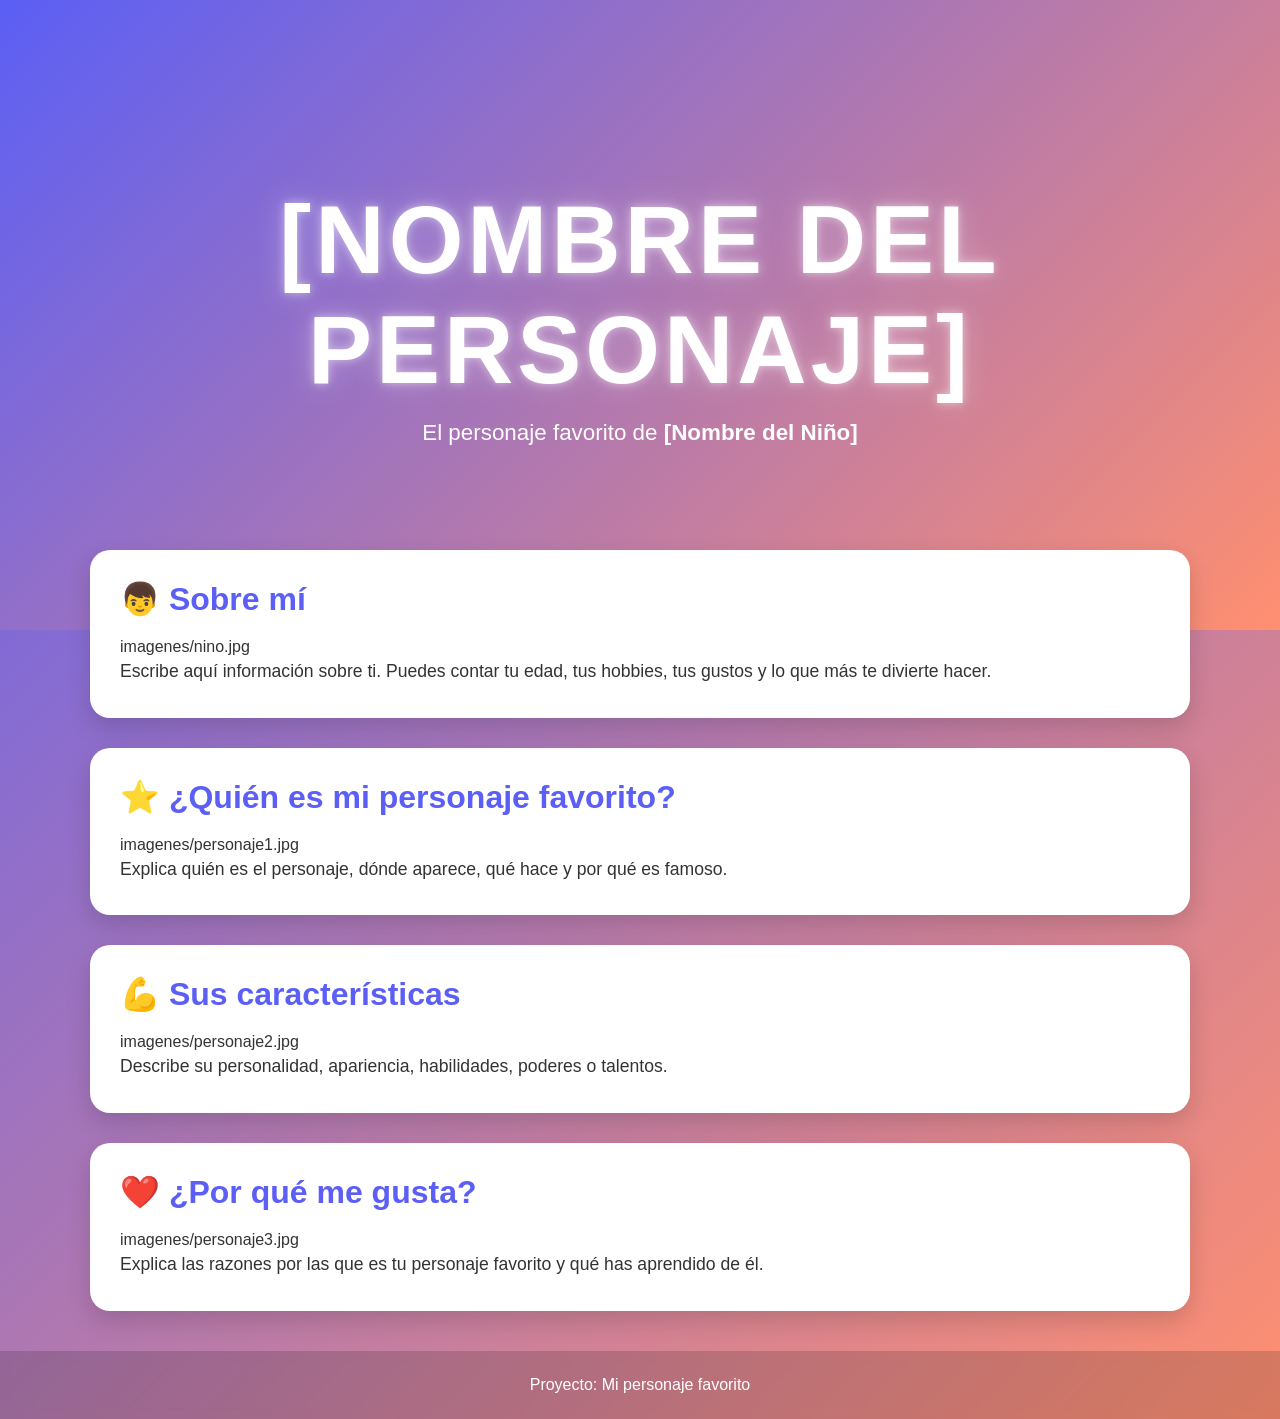
==== docs/personajeFavorito/index.html @ a071028c "Automated update" ====
<!DOCTYPE html>
<html lang="es">

<head>
    <meta charset="UTF-8">
    <meta name="viewport" content="width=device-width, initial-scale=1.0">
    <title>[Nombre del Personaje]</title>
    <link rel="stylesheet" href="style.css">
</head>

<body>

    <header class="hero">
        <div class="hero-content">
            <h1>[NOMBRE DEL PERSONAJE]</h1>
            <p>El personaje favorito de <strong>[Nombre del Niño]</strong></p>
        </div>
    </header>

    <main>

        <section class="card">
            <h2>👦 Sobre mí</h2>
            imagenes/nino.jpg

            <p>
                Escribe aquí información sobre ti.
                Puedes contar tu edad, tus hobbies,
                tus gustos y lo que más te divierte hacer.
            </p>
        </section>

        <section class="card">
            <h2>⭐ ¿Quién es mi personaje favorito?</h2>
            imagenes/personaje1.jpg

            <p>
                Explica quién es el personaje, dónde aparece,
                qué hace y por qué es famoso.
            </p>
        </section>

        <section class="card">
            <h2>💪 Sus características</h2>
            imagenes/personaje2.jpg

            <p>
                Describe su personalidad, apariencia,
                habilidades, poderes o talentos.
            </p>
        </section>

        <section class="card">
            <h2>❤️ ¿Por qué me gusta?</h2>
            imagenes/personaje3.jpg

            <p>
                Explica las razones por las que es tu personaje favorito
                y qué has aprendido de él.
            </p>
        </section>

    </main>

    <footer>
        <p>Proyecto: Mi personaje favorito</p>
    </footer>

</body>

</html>
---- docs/personajeFavorito/style.css ----
/*======================================
  PALETA DE COLORES
======================================*/
:root {
    --color-primario: #5b5ff5;
    --color-secundario: #ff8f70;
}

/*======================================
  CONFIGURACIÓN GENERAL
======================================*/
* {
    margin: 0;
    padding: 0;
    box-sizing: border-box;
}

body {
    font-family: "Segoe UI", Arial, sans-serif;

    background: linear-gradient(
        135deg,
        var(--color-primario),
        var(--color-secundario)
    );

    min-height: 100vh;
    color: #333;
}

/*======================================
  HERO
======================================*/
.hero {
    height: 70vh;

    display: flex;
    justify-content: center;
    align-items: center;

    text-align: center;

    background: linear-gradient(
        135deg,
        var(--color-primario),
        var(--color-secundario)
    );

    color: white;
}

.hero-content {
    animation: aparecer 1.5s ease;
}

.hero h1 {
    font-size: clamp(3rem, 8vw, 6rem);
    letter-spacing: 4px;
    text-transform: uppercase;

    text-shadow:
        0 0 10px rgba(255,255,255,.5),
        0 0 30px rgba(255,255,255,.3);

    animation: flotar 3s ease-in-out infinite;
}

.hero p {
    font-size: 1.4rem;
    margin-top: 15px;
}

/*======================================
  CONTENEDOR
======================================*/
main {
    width: 90%;
    max-width: 1100px;

    margin: -80px auto 40px;
}

/*======================================
  TARJETAS
======================================*/
.card {
    background: white;

    margin-bottom: 30px;
    padding: 30px;

    border-radius: 20px;

    box-shadow: 0 10px 25px rgba(0,0,0,.15);

    transition: .3s;
}

.card:hover {
    transform: translateY(-8px);
}

.card h2 {
    color: var(--color-primario);
    margin-bottom: 20px;
    font-size: 2rem;
}

.card img {
    width: 100%;
    max-width: 450px;

    display: block;
    margin: 20px auto;

    border-radius: 15px;

    transition: .4s;
}

.card img:hover {
    transform: scale(1.05);
}

.card p {
    font-size: 1.1rem;
    line-height: 1.8;
}

/*======================================
  FOOTER
======================================*/
footer {
    text-align: center;

    padding: 25px;

    color: white;

    background: rgba(0,0,0,.15);

    backdrop-filter: blur(5px);
}

/*======================================
  ANIMACIONES
======================================*/
@keyframes aparecer {
    from {
        opacity: 0;
        transform: translateY(40px);
    }

    to {
        opacity: 1;
        transform: translateY(0);
    }
}

@keyframes flotar {
    0% {
        transform: translateY(0);
    }

    50% {
        transform: translateY(-10px);
    }

    100% {
        transform: translateY(0);
    }
}

/*======================================
  RESPONSIVE
======================================*/
@media (max-width: 768px) {

    .hero {
        height: 55vh;
    }

    .hero p {
        font-size: 1rem;
    }

    .card {
        padding: 20px;
    }

    .card h2 {
        font-size: 1.5rem;
    }
}
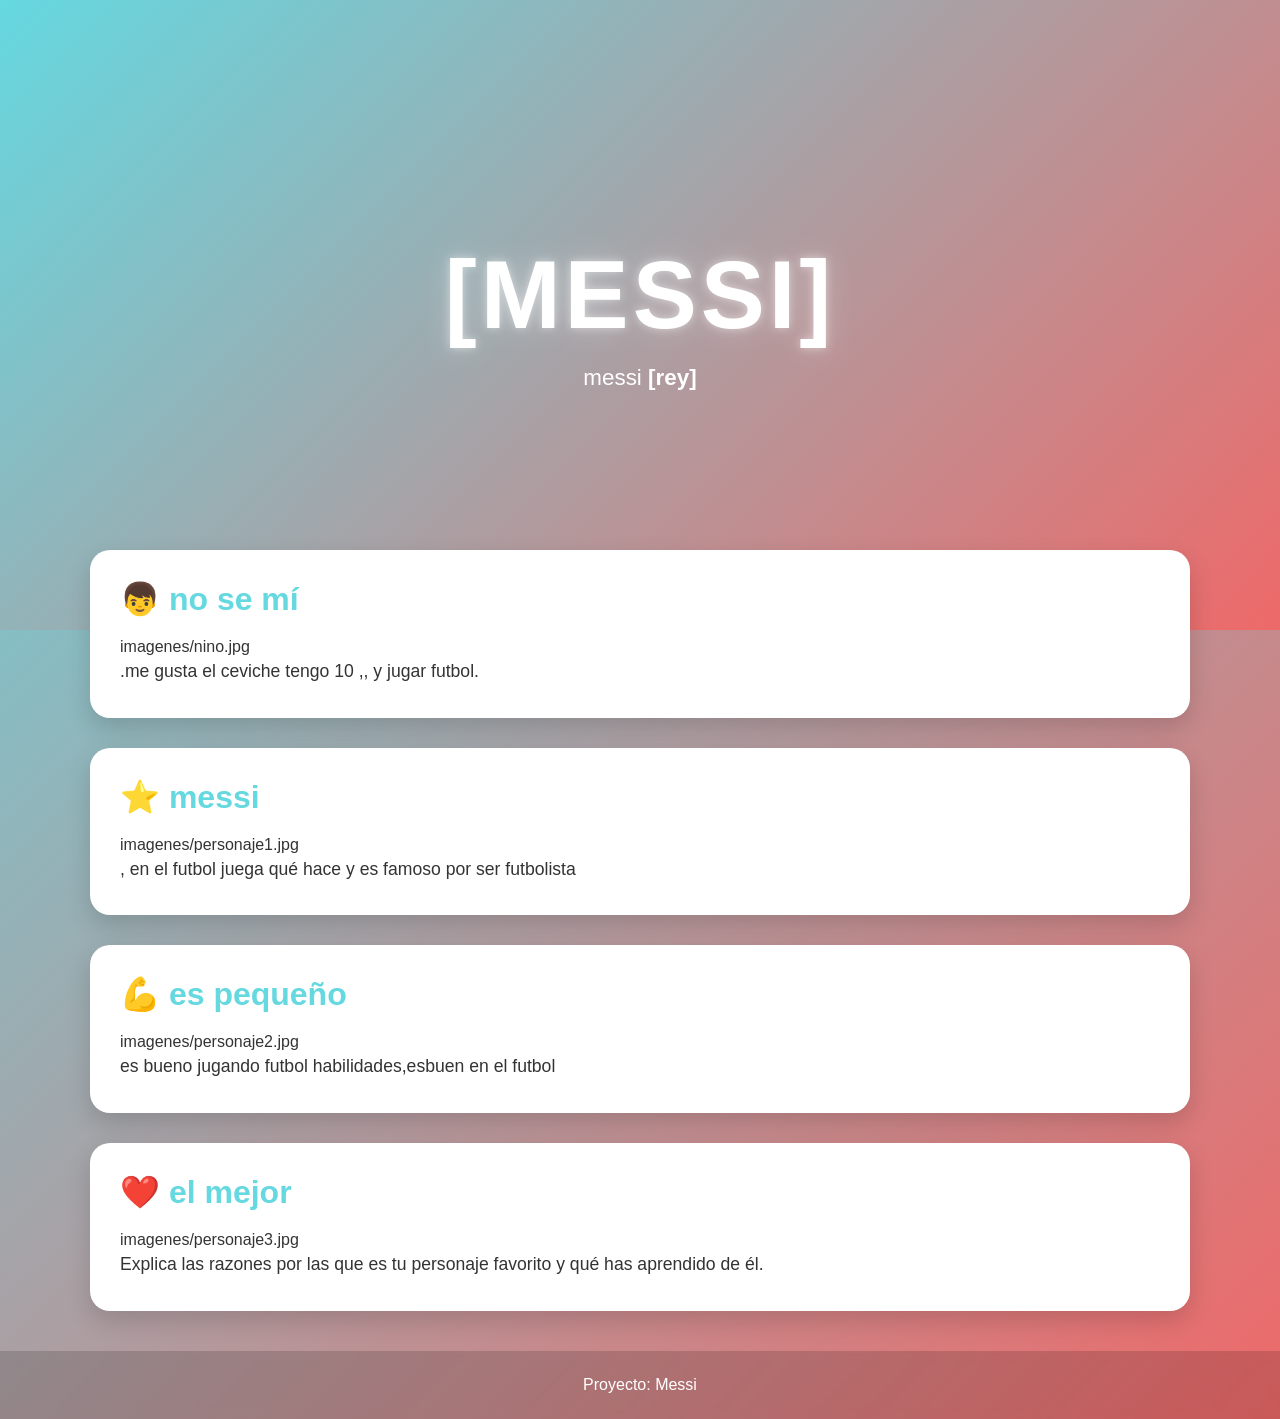
==== commit bc1fecc5: "mensaje" ====
--- a/docs/personajeFavorito/index.html
+++ b/docs/personajeFavorito/index.html
@@ -12,46 +12,48 @@
 
     <header class="hero">
         <div class="hero-content">
-            <h1>[NOMBRE DEL PERSONAJE]</h1>
-            <p>El personaje favorito de <strong>[Nombre del Niño]</strong></p>
+            <h1>[messi]
+              <img|style=<with:200px>
+            </h1>
+            <p> messi <strong>[rey]</strong></p>
         </div>
     </header>
 
     <main>
 
         <section class="card">
-            <h2>👦 Sobre mí</h2>
+            <h2>👦 no se mí</h2>
             imagenes/nino.jpg
 
             <p>
-                Escribe aquí información sobre ti.
-                Puedes contar tu edad, tus hobbies,
-                tus gustos y lo que más te divierte hacer.
+                .me gusta el ceviche
+                tengo 10 ,,
+                 y jugar futbol.
             </p>
         </section>
 
         <section class="card">
-            <h2>⭐ ¿Quién es mi personaje favorito?</h2>
+            <h2>⭐ messi</h2>
             imagenes/personaje1.jpg
 
             <p>
-                Explica quién es el personaje, dónde aparece,
-                qué hace y por qué es famoso.
+                , en el futbol juega
+                qué hace y es famoso por ser futbolista
             </p>
         </section>
 
         <section class="card">
-            <h2>💪 Sus características</h2>
+            <h2>💪 es pequeño</h2>
             imagenes/personaje2.jpg
 
             <p>
-                Describe su personalidad, apariencia,
-                habilidades, poderes o talentos.
+                 es bueno jugando futbol
+                habilidades,esbuen en el futbol
             </p>
         </section>
 
         <section class="card">
-            <h2>❤️ ¿Por qué me gusta?</h2>
+            <h2>❤️  el mejor</h2>
             imagenes/personaje3.jpg
 
             <p>
@@ -63,7 +65,7 @@
     </main>
 
     <footer>
-        <p>Proyecto: Mi personaje favorito</p>
+        <p>Proyecto: Messi</p>
     </footer>
 
 </body>
--- a/docs/personajeFavorito/style.css
+++ b/docs/personajeFavorito/style.css
@@ -2,8 +2,8 @@
   PALETA DE COLORES
 ======================================*/
 :root {
-    --color-primario: #5b5ff5;
-    --color-secundario: #ff8f70;
+    --color-primario: #65d8e0;
+    --color-secundario: #ee6969;
 }
 
 /*======================================
